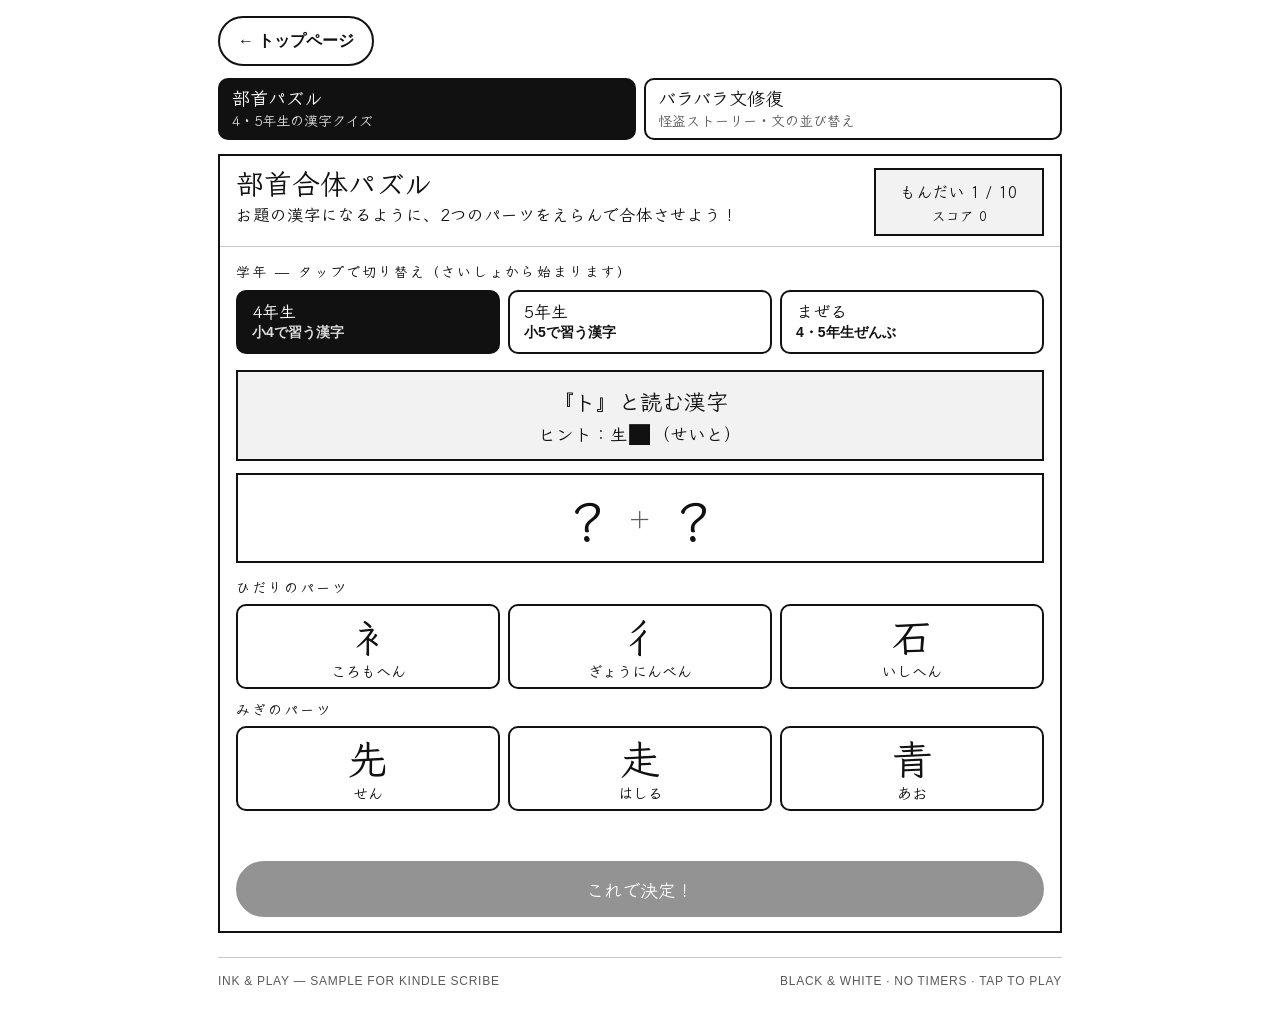
==== japanese.html @ 221220e0 "Split into Top Page + English Games + Japanese learning games pages" ====
<!doctype html>
<html lang="ja">
<head>
<meta charset="utf-8" />
<meta name="viewport" content="width=device-width, initial-scale=1, viewport-fit=cover" />
<meta name="color-scheme" content="light dark" />
<link rel="icon" href="data:," />
<title>日本語学習ゲーム — Ink &amp; Play</title>
<link rel="stylesheet" href="assets/styles.css" />
<link rel="preconnect" href="https://fonts.googleapis.com" />
<link rel="preconnect" href="https://fonts.gstatic.com" crossorigin />
<link href="https://fonts.googleapis.com/css2?family=Klee+One:wght@400;600&display=swap" rel="stylesheet" />
</head>
<body>
<div class="wrap">

  <div class="back-row"><a class="back-link" href="index.html">← トップページ</a></div>

  <div class="switcher">
    <div class="tabs tabs-2" role="tablist" aria-label="ゲーム">
      <button class="tab" role="tab" id="tab-kanji" aria-selected="true" aria-controls="panel-kanji" onclick="showGame('kanji')"><strong>部首パズル</strong><span>4・5年生の漢字クイズ</span></button>
      <button class="tab" role="tab" id="tab-sentence" aria-selected="false" aria-controls="panel-sentence" onclick="showGame('sentence')"><strong>バラバラ文修復</strong><span>怪盗ストーリー・文の並び替え</span></button>
    </div>
  </div>

  <!-- KANJI PUZZLE -->
  <section class="panel" id="panel-kanji" role="tabpanel" aria-labelledby="tab-kanji">
    <div class="panel-head">
      <div><h2>部首合体パズル</h2><p>お題の漢字になるように、2つのパーツをえらんで合体させよう！</p></div>
      <div class="status" id="kanji-status">もんだい 1 / 10<small>スコア 0</small></div>
    </div>
    <div class="panel-body">
      <div class="switcher-label" style="margin-bottom:8px">学年 — タップで切り替え（さいしょから始まります）</div>
      <div class="level-row" role="group" aria-label="学年" style="margin-bottom:16px">
        <button class="level-btn" id="kj-grade-4" aria-pressed="true" onclick="kjSetGrade(4)"><strong>4年生</strong><span>小4で習う漢字</span></button>
        <button class="level-btn" id="kj-grade-5" aria-pressed="false" onclick="kjSetGrade(5)"><strong>5年生</strong><span>小5で習う漢字</span></button>
        <button class="level-btn" id="kj-grade-mix" aria-pressed="false" onclick="kjSetGrade(0)"><strong>まぜる</strong><span>4・5年生ぜんぶ</span></button>
      </div>
      <div id="kj-main"></div>
    </div>
  </section>

  <!-- SENTENCE REPAIR -->
  <section class="panel hidden" id="panel-sentence" role="tabpanel" aria-labelledby="tab-sentence">
    <div class="panel-head">
      <div><h2>バラバラ文修復</h2><p>怪盗にバラバラにされてしまった文を直そう！カードを正しい順番にタップすると、文が組み上がるよ。全10ステージの物語を進めよう。</p></div>
      <div class="status" id="sentence-status">ステージ 1 / 10<small>スコア 0</small></div>
    </div>
    <div class="panel-body">
      <div id="sr-main"></div>
    </div>
  </section>

  <footer><span>Ink &amp; Play — Sample for Kindle Scribe</span><span>Black &amp; white · No timers · Tap to play</span></footer>
</div>

<script src="assets/games.js"></script>
<script src="assets/kanji-puzzle.js"></script>
<script src="assets/sentence-repair.js"></script>
</body>
</html>
---- assets/styles.css ----
:root{
    --bg:#ffffff; --ink:#111111; --muted:#5a5a5a; --line:#111111; --line-soft:#c9c9c9;
    --panel:#ffffff; --wash:#f2f2f2; --wash2:#e6e6e6; --fill:#111111; --fill-ink:#ffffff;
    --present-bg:#ffffff; --absent-bg:#e9e9e9; --absent-ink:#777777;
    --btn-bg:#ffffff; --btn-ink:#111111;
    --sg1:#ededed; --sg2:#d3d3d3; --sg3:#a9a9a9; --sg4:#6f6f6f; --sg5:#383838;
    --radius:10px;
  }
  @media (prefers-color-scheme: dark){
    :root{
      --bg:#101010; --ink:#f4f4f4; --muted:#b8b8b8; --line:#f4f4f4; --line-soft:#3a3a3a;
      --panel:#161616; --wash:#1e1e1e; --wash2:#2a2a2a; --fill:#f4f4f4; --fill-ink:#111111;
      --present-bg:#101010; --absent-bg:#262626; --absent-ink:#8a8a8a;
      --btn-bg:#161616; --btn-ink:#f4f4f4;
      --sg1:#262626; --sg2:#3b3b3b; --sg3:#5c5c5c; --sg4:#9a9a9a; --sg5:#d8d8d8;
    }
  }
  *{box-sizing:border-box}
  html{ -webkit-text-size-adjust:100%; }
  body{ margin:0; background:var(--bg); color:var(--ink); font-family: Georgia, "Times New Roman", Times, serif; line-height:1.5; }
  button{ font-family: inherit; cursor:pointer; -webkit-tap-highlight-color: transparent; }
  button:focus-visible, [tabindex]:focus-visible{ outline:3px solid var(--ink); outline-offset:2px; }
  .wrap{ max-width:880px; margin:0 auto; padding:14px 18px 40px; }

  /* header */
  .kicker{ font-family: ui-sans-system, -apple-system, Segoe UI, Roboto, Helvetica, Arial, sans-serif; font-size:11px; letter-spacing:.18em; text-transform:uppercase; font-weight:700; display:flex; justify-content:space-between; gap:12px; flex-wrap:wrap; border-bottom:3px solid var(--line); padding-bottom:10px; }
  .kicker span:last-child{ letter-spacing:.08em; font-weight:600; color:var(--muted); text-transform:none; font-size:12px; }
  h1{ font-size:52px; line-height:.95; letter-spacing:-.02em; margin:18px 0 8px; font-weight:800; }
  h1 em{ font-style:italic; font-weight:400; }
  .lede{ font-size:19px; line-height:1.45; margin:0; max-width:640px; }
  .lede b{ background:var(--ink); color:var(--bg); padding:1px 6px; }
  .specs{ display:flex; flex-wrap:wrap; gap:0; border:2px solid var(--line); margin:18px 0 0; }
  .spec{ flex:1 1 180px; padding:12px 14px; border-right:1px solid var(--line-soft); }
  .spec:last-child{ border-right:none; }
  .spec strong{ display:block; font-family: ui-sans-system, -apple-system, Segoe UI, Roboto, Arial, sans-serif; font-size:13px; letter-spacing:.06em; text-transform:uppercase; }
  .spec p{ margin:3px 0 0; font-size:14px; color:var(--muted); line-height:1.4; }

  /* game switcher */
  .switcher{ margin:6px 0 0; }
  .switcher-label{ font-family: ui-sans-system, -apple-system, Segoe UI, Roboto, Arial, sans-serif; font-size:12px; letter-spacing:.14em; text-transform:uppercase; font-weight:700; margin-bottom:8px; }
  .tabs{ display:grid; grid-template-columns:repeat(6,1fr); gap:8px; }
  .tab{ min-width:0; }
  .tab{ min-height:54px; background:var(--btn-bg); color:var(--btn-ink); border:2px solid var(--line); border-radius:var(--radius); padding:8px 12px; text-align:left; }
  .tab strong{ display:block; font-size:18px; line-height:1.1; }
  .tab span{ display:block; font-size:13px; color:var(--muted); margin-top:2px; font-family: ui-sans-system, -apple-system, Segoe UI, Roboto, Arial, sans-serif; }
  .tab[aria-selected="true"]{ background:var(--fill); color:var(--fill-ink); }
  .tab[aria-selected="true"] span{ color:var(--fill-ink); opacity:.85; }
  .plays-strip{ margin:22px 2px 0; font-size:14.5px; line-height:1.45; color:var(--muted); }
  .plays-strip span{ color:var(--ink); font-weight:700; }

  /* panels */
  .panel{ border:2px solid var(--line); margin-top:14px; background:var(--panel); }
  .panel-head{ display:flex; justify-content:space-between; align-items:flex-start; gap:16px; flex-wrap:wrap; padding:12px 16px 10px; border-bottom:1px solid var(--line-soft); }
  .panel-head h2{ margin:0; font-size:28px; line-height:1; }
  .panel-head p{ margin:6px 0 0; font-size:15px; color:var(--muted); max-width:520px; }
  .panel-body{ padding:14px 16px; }
  .status{ font-family: ui-sans-system, -apple-system, Segoe UI, Roboto, Arial, sans-serif; font-size:14px; font-weight:700; border:2px solid var(--line); padding:9px 12px; min-width:170px; text-align:center; background:var(--wash); }
  .status small{ display:block; font-weight:400; font-size:12px; color:var(--muted); margin-top:2px; }
  /* Beetle Quest status: chapter title and detail share one row, so the box stays short */
  #adv-status{ display:flex; align-items:baseline; justify-content:center; flex-wrap:wrap; gap:2px 10px; }
  #adv-status small{ display:inline; margin-top:0; }
  .actions{ display:flex; gap:8px; flex-wrap:wrap; margin-top:14px; }
  .btn{ min-height:50px; padding:0 18px; border:2px solid var(--line); background:var(--btn-bg); color:var(--btn-ink); border-radius:999px; font-size:16px; font-weight:700; }
  .btn.primary{ background:var(--fill); color:var(--fill-ink); }
  .btn:active{ transform:translateY(1px); }
  .hidden{ display:none !important; }

  /* WORD GUESS */
  .legend{ display:flex; gap:14px; flex-wrap:wrap; font-family: ui-sans-system, -apple-system, Segoe UI, Roboto, Arial, sans-serif; font-size:13px; margin-bottom:14px; }
  .legend i{ display:inline-block; width:18px; height:18px; border:2px solid var(--line); vertical-align:-3px; margin-right:5px; font-style:normal; text-align:center; line-height:14px; font-size:11px; }
  .legend .l-correct{ background:var(--fill); }
  .legend .l-present{ background:var(--present-bg); border-style:double; border-width:3px; }
  .legend .l-absent{ background:var(--absent-bg); border-color:var(--line-soft); }
  .word-grid{ display:block; text-align:center; }
  .word-row{ display:flex; justify-content:center; gap:6px; margin-bottom:6px; }
  .tile{ width:56px; height:56px; flex:0 0 auto; min-width:0; border:2px solid var(--line); display:flex; align-items:center; justify-content:center; font-size:30px; font-weight:800; text-transform:uppercase; background:var(--panel); position:relative; line-height:1; }
  .tile.filled{ border-width:2px; }
  .tile.correct{ background:var(--fill); color:var(--fill-ink); border-color:var(--fill); }
  .tile.present{ background:var(--present-bg); color:var(--ink); border:3px double var(--line); }
  .tile.present:after{ content:"●"; position:absolute; bottom:2px; right:4px; font-size:8px; }
  .tile.absent{ background:var(--absent-bg); color:var(--absent-ink); border-color:var(--line-soft); }
  .keyboard{ margin-top:18px; max-width:760px; margin-left:auto; margin-right:auto; }
  .kb-row{ display:flex; justify-content:center; gap:7px; margin-bottom:7px; }
  .key{ flex:1; max-width:68px; min-height:72px; border:2px solid var(--line); background:var(--btn-bg); color:var(--btn-ink); border-radius:10px; font-size:23px; font-weight:800; text-transform:uppercase; padding:0; }
  .key.wide{ flex:1.6; max-width:110px; font-size:16px; letter-spacing:.04em; }
  .key.correct{ background:var(--fill); color:var(--fill-ink); border-color:var(--fill); }
  .key.present{ background:var(--present-bg); border:3px double var(--line); }
  .key.absent{ background:var(--absent-bg); color:var(--absent-ink); border-color:var(--line-soft); }

  /* SUDOKU */
  .sudoku-wrap{ display:flex; flex-direction:column; gap:16px; align-items:center; }
  .sudoku-board{ border:3px solid var(--line); width:fit-content; background:var(--panel); }
  .sudoku-wrap .actions{ justify-content:center; margin-top:0; }
  .sudoku-tip{ font-size:14px; color:var(--muted); max-width:520px; margin:12px auto 0; text-align:center; }
  .sudoku-pad{ width:100%; border-top:2px solid var(--line); padding-top:14px; }
  .s-row{ display:flex; }
  .s-cell{ width:76px; height:76px; border-right:1px solid var(--line-soft); border-bottom:1px solid var(--line-soft); background:var(--panel); color:#444444; font-size:36px; font-weight:400; padding:0; line-height:1; }
  .s-cell:nth-child(3n){ border-right:2px solid var(--line); }
  .s-cell:nth-child(6n){ border-right:none; }
  .s-row:nth-child(2n) .s-cell{ border-bottom:2px solid var(--line); }
  .s-row:last-child .s-cell{ border-bottom:none; }
  .s-cell.given{ background:var(--wash); color:#000000; font-weight:800; }
  @media (prefers-color-scheme: dark){
    .s-cell{ color:#c9c9c9; }
    .s-cell.given{ color:#ffffff; }
  }
  .s-cell.selected{ outline:3px solid var(--ink); outline-offset:-3px; background:var(--wash2); }
  .s-cell.wrong{ text-decoration:line-through; }
  .numpad{ display:flex; gap:8px; flex-wrap:nowrap; justify-content:center; width:100%; max-width:560px; margin:0 auto; }
  .num{ flex:1 1 0; max-width:64px; min-width:0; height:64px; border:2px solid var(--line); background:var(--btn-bg); color:var(--btn-ink); font-size:26px; font-weight:800; border-radius:8px; padding:0; }
  .num.wide{ flex:1.6 1 0; max-width:120px; font-size:15px; }

  /* SUDOKU 9x9 — smaller cells so the board fits, thicker borders around each 3x3 box */
  .sudoku-board.s9 .s-cell{ width:56px; height:56px; font-size:26px; }
  .sudoku-board.s9 .s-cell:nth-child(6n){ border-right:2px solid var(--line); }
  .sudoku-board.s9 .s-cell:nth-child(9n){ border-right:none; }
  .sudoku-board.s9 .s-row:nth-child(2n) .s-cell{ border-bottom:1px solid var(--line-soft); }
  .sudoku-board.s9 .s-row:nth-child(3n) .s-cell{ border-bottom:2px solid var(--line); }
  .sudoku-board.s9 .s-row:last-child .s-cell{ border-bottom:none; }

  /* OTHELLO */
  .othello-wrap{ display:flex; gap:20px; flex-wrap:wrap; align-items:flex-start; justify-content:center; }
  .othello-board{ display:grid; grid-template-columns:repeat(8, 76px); grid-template-rows:repeat(8, 76px); border:3px solid var(--line); width:fit-content; background:var(--panel); }
  .o-cell{ border:1px solid var(--line-soft); background:var(--panel); padding:0; display:flex; align-items:center; justify-content:center; position:relative; min-width:0; min-height:0; }
  .o-cell.valid{ background:var(--wash); cursor:pointer; }
  .o-cell.valid:after{ content:""; width:14px; height:14px; border-radius:50%; border:2px solid var(--ink); opacity:.55; display:block; }
  .o-cell.last{ outline:3px solid var(--ink); outline-offset:-3px; }
  .disc{ width:56px; height:56px; border-radius:50%; display:block; flex:none; }
  .disc.black{ background:var(--fill); border:2px solid var(--fill); }
  .disc.white{ background:var(--panel); border:3px solid var(--line); }
  .level-row{ display:flex; gap:8px; flex-wrap:wrap; }
  .level-btn{ min-height:50px; padding:10px 14px; border:2px solid var(--line); background:var(--btn-bg); color:var(--btn-ink); border-radius:10px; text-align:left; flex:1 1 130px; }
  .level-btn strong{ display:block; font-size:16px; line-height:1.1; }
  .level-btn span{ display:block; font-size:12.5px; color:var(--muted); margin-top:2px; font-family: ui-sans-system, -apple-system, Segoe UI, Roboto, Arial, sans-serif; line-height:1.35; }
  .level-btn[aria-pressed="true"]{ background:var(--fill); color:var(--fill-ink); }
  .level-btn[aria-pressed="true"] span{ color:var(--fill-ink); opacity:.85; }
  .othello-legend{ display:flex; gap:16px; flex-wrap:wrap; font-family: ui-sans-system, -apple-system, Segoe UI, Roboto, Arial, sans-serif; font-size:13.5px; margin-bottom:14px; align-items:center; }
  .othello-legend .disc{ width:22px; height:22px; vertical-align:middle; display:inline-block; margin-right:5px; }
  .othello-score{ display:flex; flex-wrap:nowrap; align-items:stretch; border:2px solid var(--line); background:var(--wash); }
  .othello-score .os-item{ flex:1 1 0; display:flex; align-items:center; justify-content:center; gap:6px; padding:5px 8px; min-height:36px; font-family: ui-sans-system, -apple-system, Segoe UI, Roboto, Arial, sans-serif; font-size:14px; white-space:nowrap; border-right:1px solid var(--line-soft); }
  .othello-score .os-item:last-child{ border-right:none; }
  .othello-score .os-item b{ font-size:16px; line-height:1; }

  /* ADVENTURE */
  .adv-back-btn{ min-height:50px; padding:0 16px; border:2px solid var(--line); background:var(--btn-bg); color:var(--btn-ink); border-radius:999px; font-size:15px; font-weight:700; }
  .adv-back-label{ font-family: ui-sans-system, -apple-system, Segoe UI, Roboto, Arial, sans-serif; font-size:12px; letter-spacing:.14em; text-transform:uppercase; font-weight:700; color:var(--muted); align-self:center; }
  /* Grouped Beetle Quest controls row (Back · play-mode label · Start over / Leave):
     never wraps — the three items stay on one row at every width, shrinking instead */
  .adv-ctl-row{ flex-wrap:nowrap; align-items:center; }
  .adv-ctl-row > *{ min-width:0; }
  .adv-ctl-row .adv-back-btn, .adv-ctl-row .btn{ flex:0 1 auto; white-space:nowrap; overflow:hidden; text-overflow:ellipsis; }
  .adv-ctl-row .adv-back-label{ flex:0 1 auto; white-space:nowrap; overflow:hidden; text-overflow:ellipsis; }
  @media (max-width:560px){
    .adv-ctl-row{ gap:6px; }
    .adv-ctl-row .adv-back-btn{ min-height:50px; padding:0 10px; font-size:13px; }
    .adv-ctl-row .btn{ min-height:50px; padding:0 12px; font-size:14px; }
    .adv-ctl-row .adv-back-label{ font-size:10.5px; letter-spacing:.08em; }
  }
  @media (max-width:380px){
    .adv-ctl-row{ gap:5px; }
    .adv-ctl-row .adv-back-btn{ min-height:50px; padding:0 8px; font-size:12px; }
    .adv-ctl-row .btn{ min-height:50px; padding:0 10px; font-size:13px; }
    .adv-ctl-row .adv-back-label{ font-size:9.5px; letter-spacing:.05em; }
  }
  .adv-progress{ display:flex; gap:6px; flex-wrap:wrap; margin-bottom:14px; }
  .adv-step{ flex:1 1 110px; border:2px solid var(--line); padding:8px 10px; font-family: ui-sans-system, -apple-system, Segoe UI, Roboto, Arial, sans-serif; font-size:12px; letter-spacing:.05em; text-transform:uppercase; font-weight:700; text-align:center; background:var(--panel); }
  .adv-step.done{ background:var(--wash2); }
  .adv-step.now{ background:var(--fill); color:var(--fill-ink); }
  .adv-cards{ display:grid; grid-template-columns:repeat(5,1fr); gap:6px; }
  .adv-card{ border:2px solid var(--line); background:var(--panel); padding:7px 6px; text-align:left; min-height:0; min-width:0; }
  .adv-card strong{ display:block; font-size:14.5px; line-height:1.1; }
  .adv-card span{ display:block; font-size:11.5px; color:var(--muted); margin-top:4px; line-height:1.35; }
  .adv-card b{ display:inline-block; margin-top:6px; border:2px solid var(--line); padding:1px 6px; font-size:12px; }
  .adv-mine{ display:grid; grid-template-columns:repeat(3,1fr); gap:8px; max-width:520px; }
  .adv-block{ min-height:84px; border:2px solid var(--line); background:var(--wash); font-size:15px; font-weight:700; padding:10px; line-height:1.3; }
  .adv-block small{ display:block; font-weight:400; color:var(--muted); font-size:13px; margin-top:4px; }
  .adv-block.dug{ background:var(--panel); }
  .adv-block.locked{ background:var(--wash); opacity:.45; }
  .adv-block.rare{ background:var(--fill); color:var(--fill-ink); }
  .adv-block.rare small{ color:var(--fill-ink); opacity:.85; }
  .adv-hud{ display:flex; gap:8px; flex-wrap:wrap; margin:12px 0; }
  .adv-stat{ border:2px solid var(--line); padding:8px 12px; font-family: ui-sans-system, -apple-system, Segoe UI, Roboto, Arial, sans-serif; font-size:14px; }
  .adv-stat b{ font-size:18px; }
  /* Beetle Quest narration/status messages: terminal-style strip — dark
     background, light monospace text, full width of the panel. The colours
     stay #111 / #f5f5f5 in both colour schemes: it is a terminal screen. */
  .adv-log{ border:2px solid var(--line); background:#111111; color:#f5f5f5; padding:12px 14px; font-family:"Courier New", Courier, monospace; font-size:16px; font-weight:700; letter-spacing:.04em; line-height:1.55; margin:12px 0; }
  .adv-log p{ margin:0 0 6px; }
  .adv-log p:last-child{ margin-bottom:0; }
  .adv-log b{ color:#f5f5f5; }
  /* Blinking block cursor shown only while a message is typing; the script
     removes it the moment typing finishes, so nothing blinks on e-ink. */
  .adv-term-cursor{ display:inline-block; animation:adv-term-blink .8s step-end infinite; }
  @keyframes adv-term-blink{ 0%,100%{ opacity:1; } 50%{ opacity:0; } }
  @media (prefers-reduced-motion: reduce){ .adv-term-cursor{ animation:none; } }
  .adv-bar{ height:18px; border:2px solid var(--line); background:var(--panel); margin:6px 0 12px; }
  .adv-bar i{ display:block; height:100%; background:var(--fill); }
  .adv-moves{ display:grid; grid-template-columns:repeat(3,1fr); gap:8px; }
  .adv-move{ min-height:68px; border:2px solid var(--line); background:var(--btn-bg); color:var(--btn-ink); padding:10px; text-align:left; }
  .adv-move strong{ display:block; font-size:17px; }
  .adv-move span{ display:block; font-size:13px; color:var(--muted); margin-top:2px; line-height:1.35; }
  @media (max-width:560px){ .adv-moves{ grid-template-columns:1fr; } .adv-cards{ grid-template-columns:repeat(5,1fr); gap:4px; } .adv-card{ padding:5px 4px; } .adv-card strong{ font-size:11.5px; } .adv-card span{ font-size:10px; } .adv-card-art svg{ width:38px; height:38px; } .adv-card-art img{ width:38px; height:38px; } .adv-block{ min-height:72px; } }

  /* ADVENTURE ART — hand-drawn black & white SVG pictures */
  .adv-card-art{ display:flex; justify-content:center; padding:2px 0 4px; }
  .adv-move-art{ display:block; margin-bottom:6px; }
  .adv-block{ text-align:center; }
  .adv-block-art{ display:flex; justify-content:center; margin-bottom:6px; }
  .adv-block-name{ display:block; font-size:16px; }
  .adv-chip{ display:inline-flex; align-items:center; gap:7px; border:2px solid var(--line); padding:6px 10px; font-family: ui-sans-system, -apple-system, Segoe UI, Roboto, Arial, sans-serif; font-size:14px; background:var(--panel); }
  .adv-chip b{ font-size:16px; }
  .adv-chip svg{ flex:none; }
  .adv-beetle-img{ object-fit:contain; background:#fff; display:block; }
  .adv-versus{ display:grid; grid-template-columns:1fr auto 1fr; gap:10px; align-items:stretch; margin:12px 0; }
  .adv-fighter{ border:2px solid var(--line); background:var(--wash); padding:12px 10px 6px; text-align:center; }
  .adv-fighter-art{ display:flex; justify-content:center; }
  .adv-fighter-name{ font-size:18px; font-weight:800; margin-top:6px; line-height:1.2; }
  .adv-fighter-hp{ font-family: ui-sans-system, -apple-system, Segoe UI, Roboto, Arial, sans-serif; font-size:13.5px; margin-top:2px; }
  .adv-vs{ align-self:center; width:52px; height:52px; border:3px solid var(--line); border-radius:50%; display:flex; align-items:center; justify-content:center; font-weight:800; font-size:18px; background:var(--fill); color:var(--fill-ink); }
  .adv-trophy-art{ display:flex; justify-content:center; margin-bottom:6px; }
  @media (max-width:560px){ .adv-vs{ width:42px; height:42px; font-size:15px; } .adv-fighter-name{ font-size:16px; } }

  /* STAGE BACKGROUNDS — forest, mine, workshop, Koshien stadium, ring, champions */
  .adv-scene{ border:2px solid var(--line); background:var(--wash); margin:0 0 14px; overflow:hidden; line-height:0; }
  .adv-scene-img{ width:100%; height:74px; max-width:100%; display:block; margin:0 auto; object-fit:cover; }
  .adv-scene-label{ line-height:1.2; display:flex; justify-content:space-between; gap:10px; flex-wrap:wrap; padding:8px 10px; border-top:2px solid var(--line); background:var(--panel); font-family: ui-sans-system, -apple-system, Segoe UI, Roboto, Arial, sans-serif; }
  .adv-scene-label b{ font-size:13px; letter-spacing:.08em; text-transform:uppercase; }
  .adv-scene-label span{ font-size:13px; color:var(--muted); }

  /* END-OF-GAME CELEBRATION — simple, e-ink friendly animation */
  @keyframes adv-bounce{ 0%,100%{ transform:translateY(0); } 50%{ transform:translateY(-9px); } }
  @keyframes adv-wiggle{ 0%,100%{ transform:rotate(-4deg); } 50%{ transform:rotate(4deg); } }
  @keyframes adv-pop{ 0%,100%{ opacity:.25; transform:scale(.75); } 50%{ opacity:1; transform:scale(1.18); } }
  @keyframes adv-fall{ 0%{ transform:translateY(-4px) rotate(0deg); opacity:1; } 100%{ transform:translateY(14px) rotate(28deg); opacity:.55; } }
  .adv-celebrate{ position:relative; padding:14px 0 6px; overflow:hidden; }
  .adv-celebrate .adv-trophy-art{ animation:adv-bounce 1.1s ease-in-out infinite; }
  .adv-celebrate-beetle{ display:flex; justify-content:center; animation:adv-wiggle 1.4s ease-in-out infinite; transform-origin:50% 85%; }
  .adv-celebrate-stars{ display:flex; justify-content:center; gap:18px; font-size:22px; line-height:1; margin:2px 0 6px; }
  .adv-celebrate-stars i{ font-style:normal; display:inline-block; animation:adv-pop 1s ease-in-out infinite; }
  .adv-celebrate-stars i:nth-child(2){ animation-delay:.18s; } .adv-celebrate-stars i:nth-child(3){ animation-delay:.36s; } .adv-celebrate-stars i:nth-child(4){ animation-delay:.12s; } .adv-celebrate-stars i:nth-child(5){ animation-delay:.28s; }
  .adv-confetti{ display:flex; justify-content:center; gap:14px; margin-bottom:4px; }
  .adv-confetti i{ width:10px; height:14px; display:block; border:2px solid var(--line); background:var(--panel); animation:adv-fall 1.3s ease-in-out infinite alternate; }
  .adv-confetti i:nth-child(2n){ background:var(--fill); animation-delay:.2s; } .adv-confetti i:nth-child(3n){ background:var(--wash2); animation-delay:.4s; border-radius:50%; width:10px; height:10px; }
  @media (prefers-reduced-motion: reduce){ .adv-celebrate .adv-trophy-art, .adv-celebrate-beetle, .adv-celebrate-stars i, .adv-confetti i{ animation:none !important; } }

  /* ONLINE BATTLE */
  .net-cards{ display:grid; grid-template-columns:1fr 1fr; gap:10px; }
  @media (max-width:560px){ .net-cards{ grid-template-columns:1fr; } }
  .net-code{ font-family: ui-sans-system, -apple-system, Segoe UI, Roboto, Arial, sans-serif; font-size:44px; font-weight:800; letter-spacing:.28em; text-indent:.28em; text-align:center; border:3px solid var(--line); background:var(--wash); padding:16px 10px; margin:12px 0; }
  .net-input{ display:block; width:100%; margin-top:10px; min-height:56px; border:2px solid var(--line); background:var(--panel); color:var(--ink); font-family: ui-sans-system, -apple-system, Segoe UI, Roboto, Arial, sans-serif; font-size:24px; font-weight:800; letter-spacing:.25em; text-transform:uppercase; text-align:center; border-radius:8px; padding:6px; }
  .net-input:focus-visible{ outline:3px solid var(--ink); outline-offset:2px; }

  /* how to */
  .how{ margin-top:22px; border-top:3px solid var(--line); padding-top:18px; display:grid; grid-template-columns:1fr 1fr; gap:18px; }
  .how h3{ margin:0 0 6px; font-size:20px; }
  .how p, .how li{ font-size:15px; color:var(--muted); }
  .how ol, .how ul{ margin:6px 0 0; padding-left:20px; }
  .how li{ margin-bottom:5px; color:var(--ink); }
  .how li span{ color:var(--muted); }
  footer{ margin-top:24px; padding-top:14px; border-top:1px solid var(--line-soft); display:flex; justify-content:space-between; gap:12px; flex-wrap:wrap; font-family: ui-sans-system, -apple-system, Segoe UI, Roboto, Arial, sans-serif; font-size:12px; letter-spacing:.06em; text-transform:uppercase; color:var(--muted); }


  /* KANJI PUZZLE — 部首合体パズル */
  .kj-topic{ border:2px solid var(--line); background:var(--wash); padding:12px 14px; text-align:center; margin-bottom:12px; }
  .kj-topic-main{ font-size:22px; font-weight:800; }
  .kj-topic-hint{ display:block; font-size:17.5px; font-weight:600; color:var(--ink); margin-top:4px; }
  .kj-preview{ border:2px solid var(--line); background:var(--panel); min-height:90px; display:flex; align-items:center; justify-content:center; gap:10px; padding:8px; margin-bottom:14px; }
  .kj-preview.kj-tb{ flex-direction:column; gap:2px; }
  .kj-slot{ font-size:54px; font-weight:800; line-height:1.1; min-width:60px; text-align:center; }
  .kj-preview.kj-tb .kj-slot{ font-size:40px; min-width:0; }
  .kj-plus{ font-size:26px; color:var(--muted); }
  .kj-done{ font-size:72px; font-weight:800; line-height:1.1; }
  .kj-rowlabel{ font-family: ui-sans-system, -apple-system, Segoe UI, Roboto, Arial, sans-serif; font-size:14px; letter-spacing:.14em; font-weight:700; margin:10px 0 6px; }
  .kj-tiles{ display:flex; gap:8px; margin-bottom:6px; }
  .kj-tile{ flex:1 1 0; min-width:0; min-height:64px; border:2px solid var(--line); background:var(--btn-bg); color:var(--btn-ink); border-radius:10px; padding:6px 4px; }
  .kj-tile .kj-glyph{ display:block; font-size:40px; font-weight:800; line-height:1.15; }
  .kj-tile .kj-name{ display:block; font-size:15px; font-weight:600; color:var(--ink); margin-top:2px; font-family: ui-sans-system, -apple-system, Segoe UI, Roboto, Arial, sans-serif; }
  .kj-tile.kj-sel{ background:var(--fill); color:var(--fill-ink); border-color:var(--fill); }
  .kj-tile.kj-sel .kj-name{ color:var(--fill-ink); opacity:.85; }
  .kj-tile:disabled{ opacity:.45; }
  .kj-msg{ font-size:19px; font-weight:800; min-height:28px; margin:10px 0 4px; text-align:center; }
  .kj-decide{ width:100%; min-height:56px; font-size:18px; margin-top:8px; }
  .kj-decide:disabled{ opacity:.45; }
  .kj-next{ width:100%; min-height:56px; font-size:18px; margin-top:8px; }
  .kj-result{ text-align:center; padding:10px 0 4px; }
  .kj-result-main{ font-size:24px; font-weight:800; }
  .kj-result-msg{ font-size:20px; font-weight:600; margin-top:8px; }
  /* Hidden-kanji mask in the hint: solid black square, a little larger than the text */
  .kj-mask{ color:var(--ink); font-size:1.35em; line-height:1; vertical-align:-0.1em; }
  /* Kanji puzzle uses a kyokasho (school textbook) style font, like Japanese
     elementary school textbooks; falls back to built-in textbook faces */
  #panel-kanji, #tab-kanji{ font-family:"Klee One", "Hiragino Kyokasho", "UD Digi Kyokasho N", "BIZ UDPGothic", "Hiragino Maru Gothic ProN", "Yu Gothic UI", "Yu Gothic", sans-serif; }
  #panel-kanji .status, #panel-kanji .switcher-label, #panel-kanji .kj-rowlabel, #panel-kanji .kj-name, #tab-kanji span{ font-family:inherit; }
  /* Non-kanji text around the kanji puzzle (intro, status, grade buttons,
     tab caption): a little larger and bolder so kana stays readable on e-ink */
  #panel-kanji .panel-head p{ font-size:16.5px; font-weight:600; color:var(--ink); }
  #panel-kanji .status{ font-size:16px; }
  #panel-kanji .status small{ font-size:13.5px; font-weight:600; color:var(--ink); }
  #panel-kanji .switcher-label{ font-size:14px; }
  #panel-kanji .level-btn strong{ font-size:17px; }
  #panel-kanji .level-btn span{ font-size:14px; font-weight:600; color:var(--ink); }
  #panel-kanji .level-btn[aria-pressed="true"] span{ color:var(--fill-ink); }
  #tab-kanji span{ font-size:14px; font-weight:600; }
  /* SENTENCE REPAIR — バラバラ文修復 */
  .sr-rowlabel{ font-family: ui-sans-system, -apple-system, Segoe UI, Roboto, Arial, sans-serif; font-size:14px; letter-spacing:.14em; font-weight:700; margin:10px 0 6px; }
  .sr-answer{ border:2px solid var(--line); background:var(--wash); min-height:64px; display:flex; flex-wrap:wrap; gap:6px; align-items:center; padding:8px; margin-bottom:12px; }
  .sr-answer-empty{ font-size:16.5px; font-weight:600; color:var(--ink); padding:0 6px; }
  .sr-answer-done{ font-size:21px; font-weight:800; line-height:1.5; padding:0 6px; }
  .sr-chip{ min-height:50px; padding:6px 12px; border:2px solid var(--fill); background:var(--fill); color:var(--fill-ink); border-radius:8px; font-size:20px; font-weight:700; }
  .sr-cards{ display:flex; flex-wrap:wrap; gap:8px; margin-bottom:6px; }
  .sr-card{ min-height:56px; padding:10px 16px; border:2px solid var(--line); background:var(--btn-bg); color:var(--btn-ink); border-radius:10px; font-size:20px; font-weight:700; }
  .sr-card:disabled{ opacity:.25; }
  .sr-msg{ font-size:19px; font-weight:800; min-height:28px; margin:10px 0 4px; text-align:center; }
  .sr-wide{ width:100%; min-height:56px; font-size:18px; margin-top:8px; }
  .sr-wide:disabled{ opacity:.45; }
  .sr-result{ text-align:center; padding:10px 0 4px; }
  .sr-result-main{ font-size:24px; font-weight:800; }
  .sr-result-msg{ font-size:20px; font-weight:600; margin-top:8px; }
  /* Sentence repair uses the same kyokasho (school textbook) style font as
     the kanji puzzle, with the same larger, bolder support text */
  #panel-sentence, #tab-sentence{ font-family:"Klee One", "Hiragino Kyokasho", "UD Digi Kyokasho N", "BIZ UDPGothic", "Hiragino Maru Gothic ProN", "Yu Gothic UI", "Yu Gothic", sans-serif; }
  #panel-sentence .status, #panel-sentence .sr-rowlabel, #tab-sentence span{ font-family:inherit; }
  #panel-sentence .panel-head p{ font-size:16.5px; font-weight:600; color:var(--ink); }
  #panel-sentence .status{ font-size:16px; }
  #panel-sentence .status small{ font-size:13.5px; font-weight:600; color:var(--ink); }
  #tab-sentence span{ font-size:14px; font-weight:600; }

  /* About fold: the Ink & Play intro, play counts and footer start hidden
     behind the About button */
  .about-toggle-row{ margin-top:26px; border-top:3px solid var(--line); padding-top:14px; }
  .about-toggle{ min-height:50px; padding:0 18px; border:2px solid var(--line); background:var(--btn-bg); color:var(--btn-ink); border-radius:999px; font-size:16px; font-weight:700; }

  /* Split pages: tab rows sized to the games on the page */
  .tabs.tabs-4{ grid-template-columns:repeat(4,1fr); }
  .tabs.tabs-2{ grid-template-columns:repeat(2,1fr); }

  /* Top Page hub: two big link cards to the game pages */
  .hub-cards{ display:flex; flex-wrap:wrap; gap:14px; margin-top:20px; }
  .hub-card{ flex:1 1 260px; display:block; min-height:132px; border:3px solid var(--line); border-radius:var(--radius); background:var(--panel); color:var(--ink); text-decoration:none; padding:22px 24px; }
  .hub-card strong{ display:block; font-size:32px; line-height:1.15; }
  .hub-card span{ display:block; margin-top:10px; font-size:16.5px; line-height:1.45; color:var(--muted); font-family: ui-sans-system, -apple-system, Segoe UI, Roboto, Helvetica, Arial, sans-serif; }
  .hub-card:focus-visible, .back-link:focus-visible{ outline:3px solid var(--ink); outline-offset:2px; }

  /* Back link on the game pages, back to the Top Page */
  .back-row{ margin:2px 0 12px; }
  .back-link{ display:inline-flex; align-items:center; min-height:50px; padding:0 18px; border:2px solid var(--line); border-radius:999px; background:var(--btn-bg); color:var(--btn-ink); font-size:16px; font-weight:700; text-decoration:none; }

  .about{ margin-top:10px; }
  .about h1{ margin-top:14px; }
  @media (max-width:560px){
    h1{ font-size:40px; }
    .lede{ font-size:17px; }
    .tile{ width:min(52px,13vw); height:min(52px,13vw); font-size:27px; }
    .kb-row{ gap:5px; margin-bottom:6px; }
    .key{ min-height:62px; font-size:20px; }
    .key.wide{ font-size:14px; }
    .o-cell.valid:after{ width:10px; height:10px; }
    .s-cell{ width:min(76px,15vw); height:min(76px,15vw); font-size:min(36px,7.5vw); }
    .sudoku-board.s9 .s-cell{ width:min(56px,10vw); height:min(56px,10vw); font-size:min(26px,5.5vw); }
    .num{ height:56px; font-size:23px; }
    .othello-score .os-item{ padding:5px 4px; gap:4px; font-size:12.5px; min-height:32px; }
    .othello-score .os-item b{ font-size:14px; }
    .how{ grid-template-columns:1fr; }
    .spec{ flex-basis:140px; }
    .tab strong{ font-size:15px; }
    .tab span{ font-size:11.5px; }
    .tab{ padding:7px 9px; }
    .tabs{ grid-template-columns:repeat(3,1fr); }
    .tabs.tabs-4{ grid-template-columns:repeat(2,1fr); }
    .tabs.tabs-2{ grid-template-columns:repeat(2,1fr); }
    .hub-card strong{ font-size:27px; }
    .sr-card{ font-size:18px; padding:9px 12px; }
    .sr-chip{ font-size:18px; }
    .sr-answer-done{ font-size:19px; }
    .kj-tile .kj-glyph{ font-size:34px; }
    .kj-done{ font-size:60px; }
  }
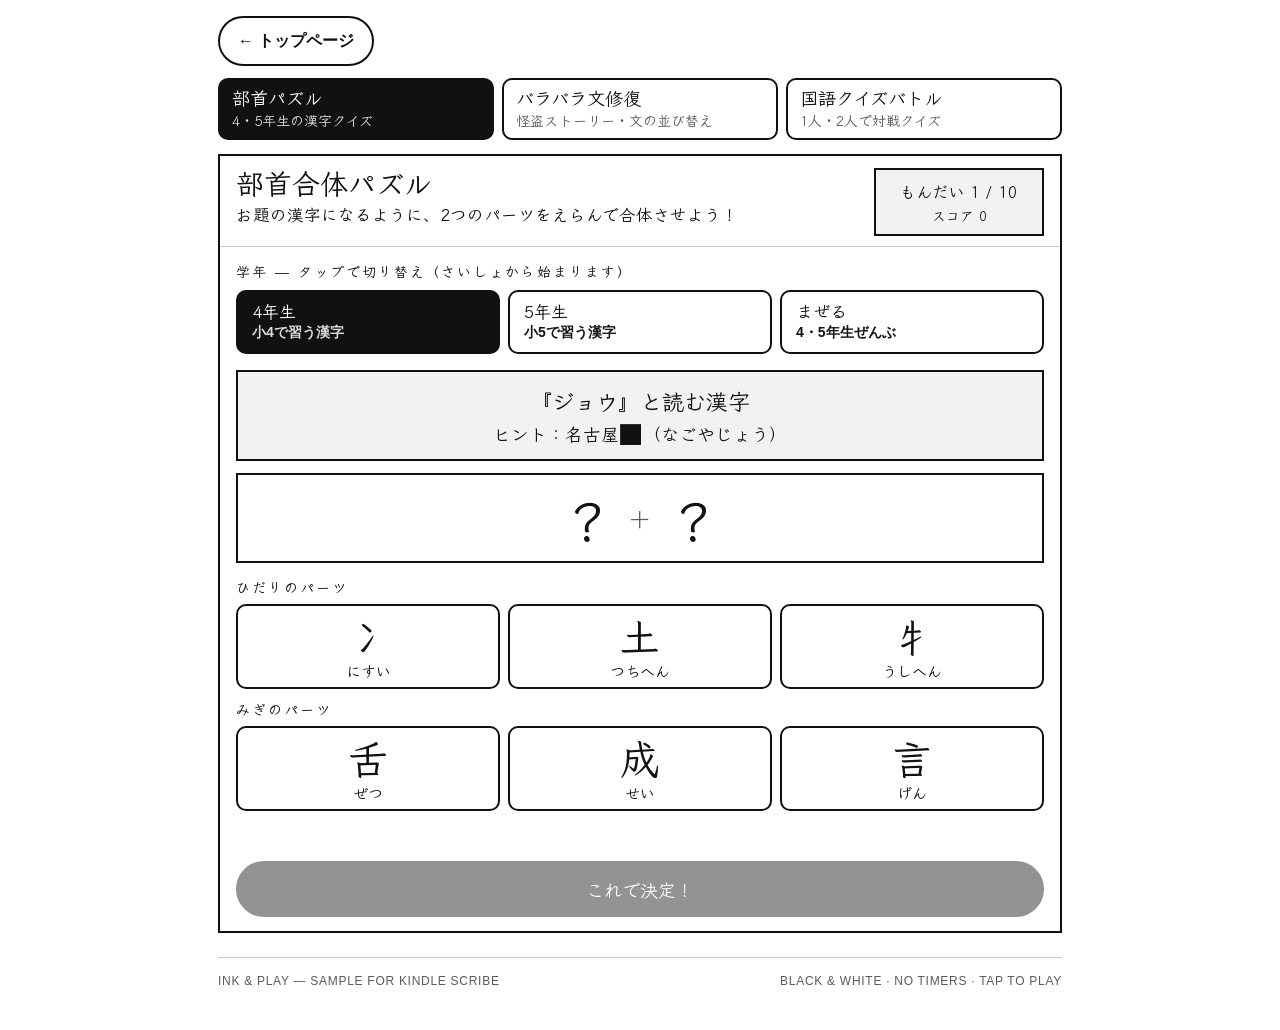
==== commit 1251b3de: "Add 7th game: 国語クイズバトル (2-player kokugo quiz battle)" ====
--- a/japanese.html
+++ b/japanese.html
@@ -17,9 +17,10 @@
   <div class="back-row"><a class="back-link" href="index.html">← トップページ</a></div>
 
   <div class="switcher">
-    <div class="tabs tabs-2" role="tablist" aria-label="ゲーム">
+    <div class="tabs tabs-3" role="tablist" aria-label="ゲーム">
       <button class="tab" role="tab" id="tab-kanji" aria-selected="true" aria-controls="panel-kanji" onclick="showGame('kanji')"><strong>部首パズル</strong><span>4・5年生の漢字クイズ</span></button>
       <button class="tab" role="tab" id="tab-sentence" aria-selected="false" aria-controls="panel-sentence" onclick="showGame('sentence')"><strong>バラバラ文修復</strong><span>怪盗ストーリー・文の並び替え</span></button>
+      <button class="tab" role="tab" id="tab-quiz" aria-selected="false" aria-controls="panel-quiz" onclick="showGame('quiz')"><strong>国語クイズバトル</strong><span>1人・2人で対戦クイズ</span></button>
     </div>
   </div>
 
@@ -51,11 +52,23 @@
     </div>
   </section>
 
+  <!-- KOKUGO QUIZ BATTLE -->
+  <section class="panel hidden" id="panel-quiz" role="tabpanel" aria-labelledby="tab-quiz">
+    <div class="panel-head">
+      <div><h2>国語クイズバトル</h2><p>部首・読み方・ことわざなど、国語の3択クイズ！2人モードでは交代で答えて、外すと相手にお助けチャンス。最後は協力問題だよ。</p></div>
+      <div class="status" id="quiz-status">スタート<small>モードと学年をえらんでね</small></div>
+    </div>
+    <div class="panel-body">
+      <div id="qz-main"></div>
+    </div>
+  </section>
+
   <footer><span>Ink &amp; Play — Sample for Kindle Scribe</span><span>Black &amp; white · No timers · Tap to play</span></footer>
 </div>
 
 <script src="assets/games.js"></script>
 <script src="assets/kanji-puzzle.js"></script>
 <script src="assets/sentence-repair.js"></script>
+<script src="assets/kokugo-quiz.js"></script>
 </body>
 </html>
--- a/assets/styles.css
+++ b/assets/styles.css
@@ -325,6 +325,39 @@
   #panel-sentence .status small{ font-size:13.5px; font-weight:600; color:var(--ink); }
   #tab-sentence span{ font-size:14px; font-weight:600; }
 
+  /* KOKUGO QUIZ BATTLE — 国語クイズバトル */
+  .qz-type-row{ display:flex; gap:8px; flex-wrap:wrap; margin-bottom:10px; }
+  .qz-type{ display:inline-block; border:2px solid var(--line); background:var(--wash); padding:4px 12px; font-size:15px; font-weight:700; letter-spacing:.08em; }
+  .qz-type-final{ background:var(--fill); color:var(--fill-ink); border-color:var(--fill); }
+  .qz-question{ font-size:24px; font-weight:800; line-height:1.5; margin-bottom:10px; }
+  .qz-turn{ font-size:17.5px; font-weight:700; color:var(--ink); margin-bottom:10px; }
+  .qz-choices{ display:flex; flex-direction:column; gap:10px; }
+  .qz-choice{ width:100%; min-height:64px; border:2px solid var(--line); background:var(--btn-bg); color:var(--btn-ink); border-radius:10px; padding:12px 16px; text-align:left; font-size:21px; font-weight:700; line-height:1.35; }
+  .qz-choice-label{ display:inline-block; border:2px solid var(--line); border-radius:50%; width:30px; height:30px; line-height:27px; text-align:center; font-size:16px; font-weight:800; margin-right:10px; vertical-align:1px; }
+  .qz-choice.qz-correct{ background:var(--fill); color:var(--fill-ink); border-color:var(--fill); }
+  .qz-choice.qz-correct .qz-choice-label{ border-color:var(--fill-ink); }
+  .qz-choice.qz-wrong{ background:var(--absent-bg); color:var(--absent-ink); border-color:var(--line-soft); text-decoration:line-through; }
+  .qz-choice:disabled{ opacity:1; }
+  .qz-msg{ font-size:19px; font-weight:800; min-height:28px; margin:12px 0 4px; text-align:center; }
+  .qz-explain{ border:2px solid var(--line); background:var(--wash); padding:12px 14px; font-size:17.5px; font-weight:600; line-height:1.55; margin:10px 0 4px; }
+  .qz-wide{ width:100%; min-height:56px; font-size:18px; margin-top:10px; }
+  .qz-rules{ font-size:17.5px; font-weight:600; color:var(--ink); line-height:1.55; margin:0 0 6px; }
+  .qz-result{ text-align:center; padding:10px 0 4px; }
+  .qz-result-main{ font-size:24px; font-weight:800; }
+  .qz-result-score{ font-size:20px; font-weight:600; margin-top:8px; }
+  /* Quiz battle uses the same kyokasho (school textbook) style font as the
+     other Japanese panels, with the same larger, bolder support text */
+  #panel-quiz, #tab-quiz{ font-family:"Klee One", "Hiragino Kyokasho", "UD Digi Kyokasho N", "BIZ UDPGothic", "Hiragino Maru Gothic ProN", "Yu Gothic UI", "Yu Gothic", sans-serif; }
+  #panel-quiz .status, #panel-quiz .switcher-label, #tab-quiz span{ font-family:inherit; }
+  #panel-quiz .panel-head p{ font-size:16.5px; font-weight:600; color:var(--ink); }
+  #panel-quiz .status{ font-size:16px; }
+  #panel-quiz .status small{ font-size:13.5px; font-weight:600; color:var(--ink); }
+  #panel-quiz .switcher-label{ font-size:14px; }
+  #panel-quiz .level-btn strong{ font-size:17px; }
+  #panel-quiz .level-btn span{ font-size:14px; font-weight:600; color:var(--ink); }
+  #panel-quiz .level-btn[aria-pressed="true"] span{ color:var(--fill-ink); }
+  #tab-quiz span{ font-size:14px; font-weight:600; }
+
   /* About fold: the Ink & Play intro, play counts and footer start hidden
      behind the About button */
   .about-toggle-row{ margin-top:26px; border-top:3px solid var(--line); padding-top:14px; }
@@ -332,6 +365,7 @@
 
   /* Split pages: tab rows sized to the games on the page */
   .tabs.tabs-4{ grid-template-columns:repeat(4,1fr); }
+  .tabs.tabs-3{ grid-template-columns:repeat(3,1fr); }
   .tabs.tabs-2{ grid-template-columns:repeat(2,1fr); }
 
   /* Top Page hub: two big link cards to the game pages */
@@ -367,7 +401,10 @@
     .tab{ padding:7px 9px; }
     .tabs{ grid-template-columns:repeat(3,1fr); }
     .tabs.tabs-4{ grid-template-columns:repeat(2,1fr); }
+    .tabs.tabs-3{ grid-template-columns:repeat(3,1fr); }
     .tabs.tabs-2{ grid-template-columns:repeat(2,1fr); }
+    .qz-question{ font-size:21px; }
+    .qz-choice{ font-size:19px; min-height:60px; padding:10px 12px; }
     .hub-card strong{ font-size:27px; }
     .sr-card{ font-size:18px; padding:9px 12px; }
     .sr-chip{ font-size:18px; }
